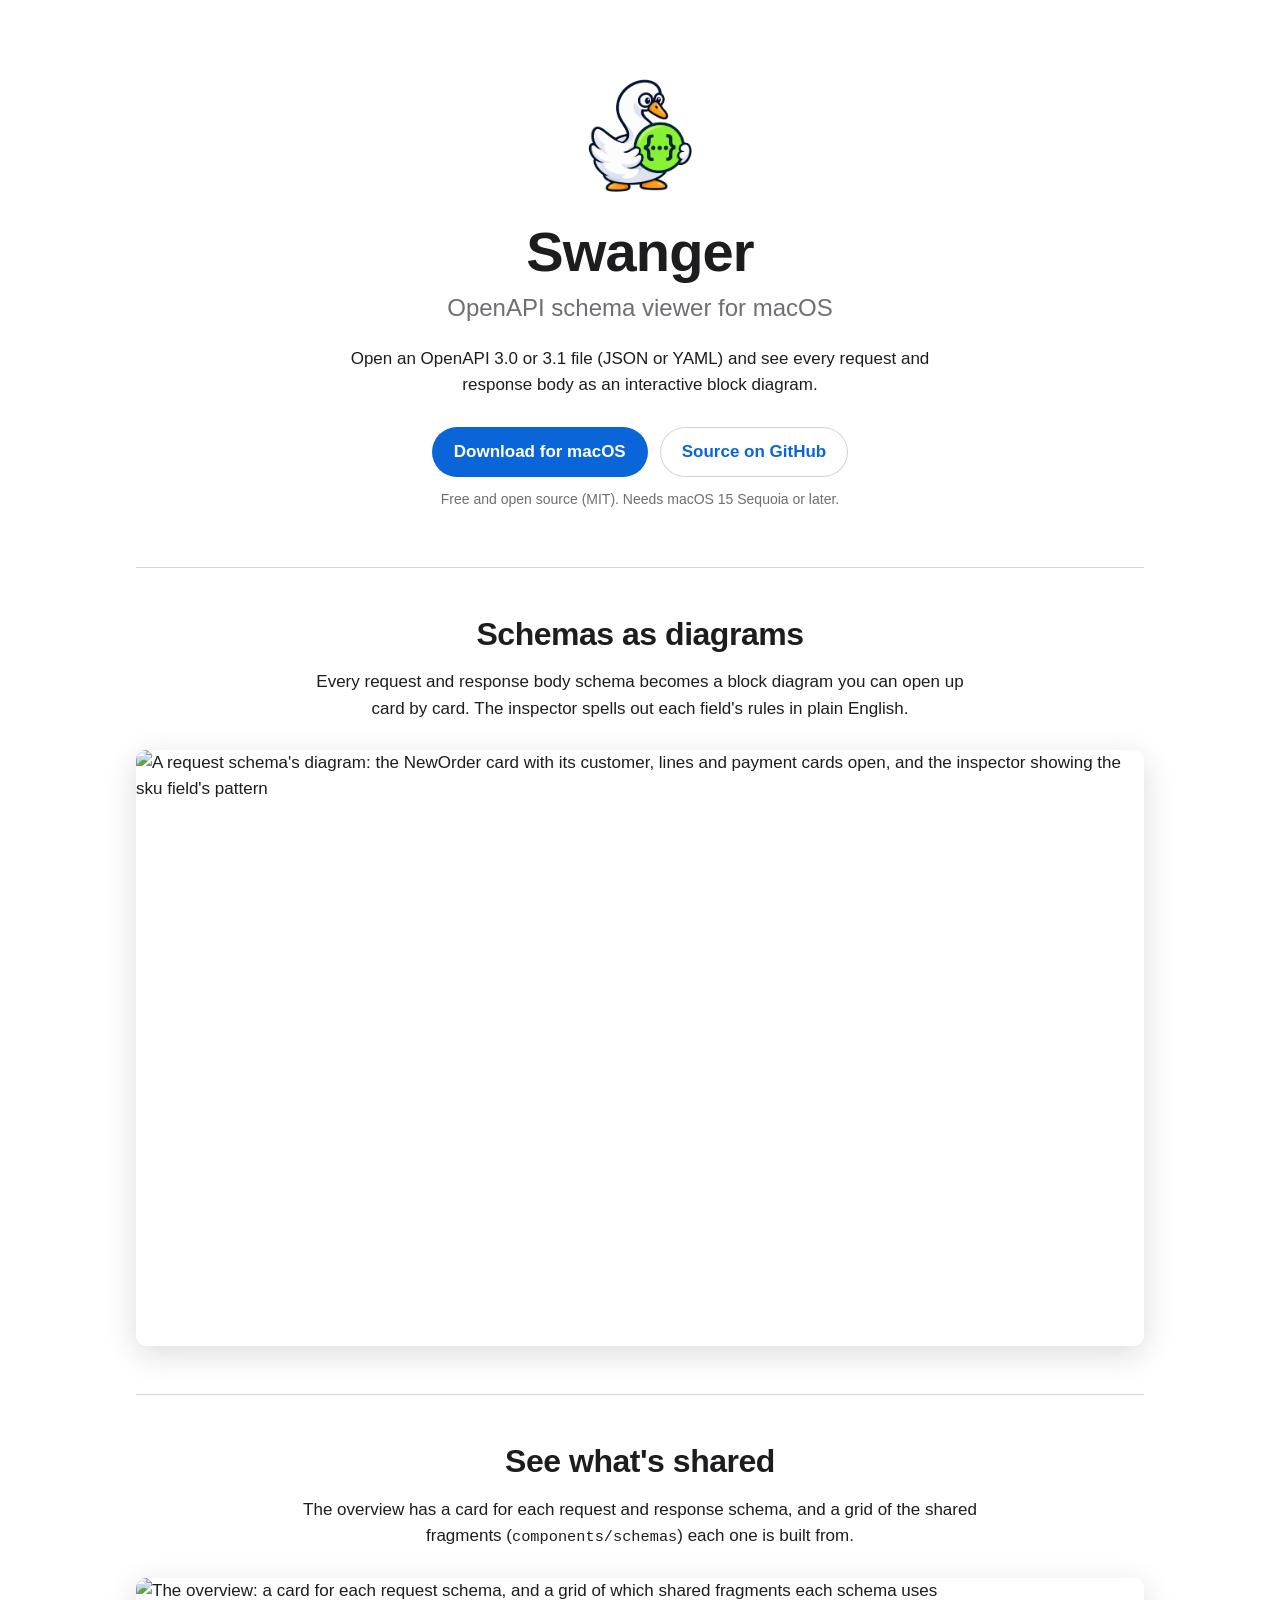
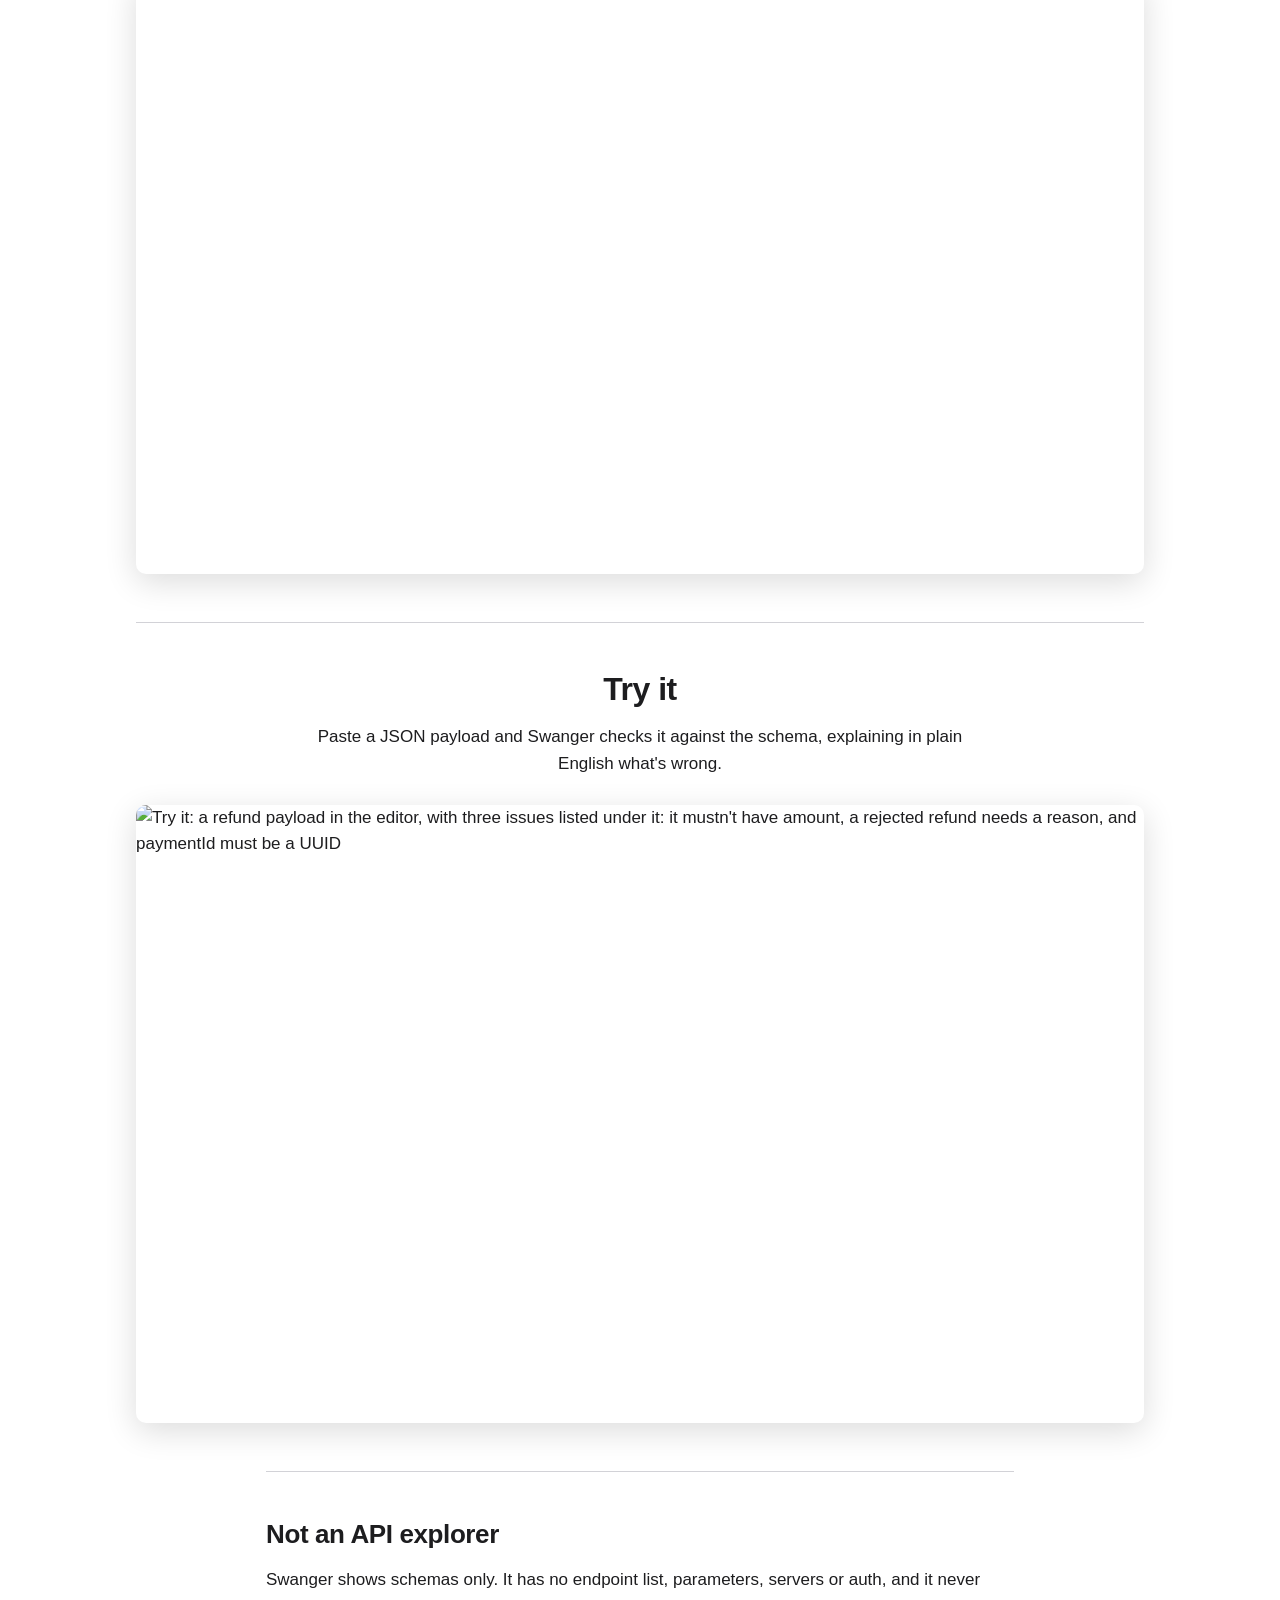
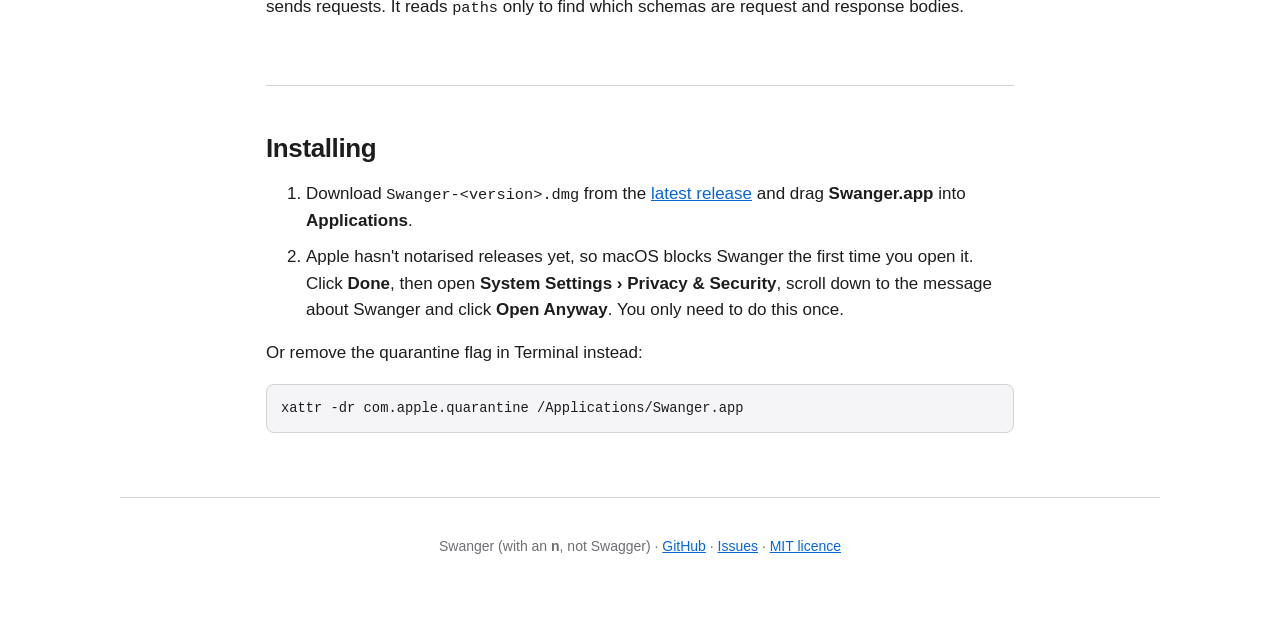
==== site/index.html @ ebf13465 "make a website" ====
<!doctype html>
<html lang="en">
<head>
  <meta charset="utf-8">
  <meta name="viewport" content="width=device-width, initial-scale=1">
  <title>Swanger: OpenAPI schema viewer for macOS</title>
  <meta name="description" content="Swanger is a native macOS app that opens an OpenAPI 3.0 or 3.1 file and shows its request and response schemas as interactive block diagrams. Free and open source.">
  <link rel="canonical" href="https://mrded.github.io/swanger-app/">
  <link rel="icon" type="image/png" href="icon.png">
  <link rel="apple-touch-icon" href="icon.png">
  <meta name="color-scheme" content="light dark">

  <meta property="og:type" content="website">
  <meta property="og:title" content="Swanger: OpenAPI schema viewer for macOS">
  <meta property="og:description" content="Open an OpenAPI file and see every request and response schema as an interactive block diagram.">
  <meta property="og:url" content="https://mrded.github.io/swanger-app/">
  <meta property="og:image" content="https://mrded.github.io/swanger-app/screenshots/diagram-light.png">
  <meta name="twitter:card" content="summary_large_image">

  <script type="application/ld+json">
  {
    "@context": "https://schema.org",
    "@type": "SoftwareApplication",
    "name": "Swanger",
    "alternateName": "Swanger OpenAPI schema viewer for macOS",
    "description": "OpenAPI schema viewer for macOS.",
    "applicationCategory": "DeveloperApplication",
    "operatingSystem": "macOS 15 or later",
    "offers": { "@type": "Offer", "price": "0", "priceCurrency": "USD" },
    "downloadUrl": "https://github.com/mrded/swanger-app/releases/latest",
    "url": "https://mrded.github.io/swanger-app/",
    "license": "https://opensource.org/licenses/MIT"
  }
  </script>

  <link rel="stylesheet" href="style.css">
</head>
<body>
  <header class="hero">
    <img class="app-icon" src="icon.png" alt="" width="128" height="128">
    <h1>Swanger</h1>
    <p class="tagline">OpenAPI schema viewer for macOS</p>
    <p class="lede">
      Open an OpenAPI 3.0 or 3.1 file (JSON or YAML) and see every request and response body
      as an interactive block diagram.
    </p>
    <p class="actions">
      <a class="button" href="https://github.com/mrded/swanger-app/releases/latest">Download for macOS</a>
      <a class="button secondary" href="https://github.com/mrded/swanger-app">Source on GitHub</a>
    </p>
    <p class="fine">Free and open source (MIT). Needs macOS 15 Sequoia or later.</p>
  </header>

  <main>
    <section class="feature">
      <div class="copy">
        <h2>Schemas as diagrams</h2>
        <p>
          Every request and response body schema becomes a block diagram you can open up card by card.
          The inspector spells out each field's rules in plain English.
        </p>
      </div>
      <picture>
        <source media="(prefers-color-scheme: dark)" srcset="screenshots/diagram-dark.png">
        <img src="screenshots/diagram-light.png" width="1712" height="1012" loading="lazy"
          alt="A request schema's diagram: the NewOrder card with its customer, lines and payment cards open, and the inspector showing the sku field's pattern">
      </picture>
    </section>

    <section class="feature">
      <div class="copy">
        <h2>See what's shared</h2>
        <p>
          The overview has a card for each request and response schema, and a grid of the shared
          fragments (<code>components/schemas</code>) each one is built from.
        </p>
      </div>
      <picture>
        <source media="(prefers-color-scheme: dark)" srcset="screenshots/overview-dark.png">
        <img src="screenshots/overview-light.png" width="1712" height="1012" loading="lazy"
          alt="The overview: a card for each request schema, and a grid of which shared fragments each schema uses">
      </picture>
    </section>

    <section class="feature">
      <div class="copy">
        <h2>Try it</h2>
        <p>
          Paste a JSON payload and Swanger checks it against the schema, explaining in plain English
          what's wrong.
        </p>
      </div>
      <picture>
        <source media="(prefers-color-scheme: dark)" srcset="screenshots/try-it-dark.png">
        <img src="screenshots/try-it-light.png" width="1800" height="1104" loading="lazy"
          alt="Try it: a refund payload in the editor, with three issues listed under it: it mustn't have amount, a rejected refund needs a reason, and paymentId must be a UUID">
      </picture>
    </section>

    <section class="note">
      <h2>Not an API explorer</h2>
      <p>
        Swanger shows schemas only. It has no endpoint list, parameters, servers or auth, and it never
        sends requests. It reads <code>paths</code> only to find which schemas are request and response bodies.
      </p>
    </section>

    <section class="install" id="install">
      <h2>Installing</h2>
      <ol>
        <li>
          Download <code>Swanger-&lt;version&gt;.dmg</code> from the
          <a href="https://github.com/mrded/swanger-app/releases/latest">latest release</a>
          and drag <strong>Swanger.app</strong> into <strong>Applications</strong>.
        </li>
        <li>
          Apple hasn't notarised releases yet, so macOS blocks Swanger the first time you open it.
          Click <strong>Done</strong>, then open <strong>System Settings › Privacy &amp; Security</strong>,
          scroll down to the message about Swanger and click <strong>Open Anyway</strong>. You only need to do this once.
        </li>
      </ol>
      <p>Or remove the quarantine flag in Terminal instead:</p>
      <pre><code>xattr -dr com.apple.quarantine /Applications/Swanger.app</code></pre>
    </section>
  </main>

  <footer>
    <p>
      Swanger (with an <strong>n</strong>, not Swagger) ·
      <a href="https://github.com/mrded/swanger-app">GitHub</a> ·
      <a href="https://github.com/mrded/swanger-app/issues">Issues</a> ·
      <a href="https://github.com/mrded/swanger-app/blob/main/LICENSE">MIT licence</a>
    </p>
  </footer>
</body>
</html>
---- site/style.css ----
:root {
  --bg: #ffffff;
  --surface: #f5f5f7;
  --text: #1d1d1f;
  --muted: #6e6e73;
  --accent: #0a66d8;
  --accent-text: #ffffff;
  --border: #d2d2d7;
}

@media (prefers-color-scheme: dark) {
  :root {
    --bg: #161617;
    --surface: #232325;
    --text: #f5f5f7;
    --muted: #a1a1a6;
    --accent: #3d8bfd;
    --accent-text: #ffffff;
    --border: #3a3a3c;
  }
}

* { box-sizing: border-box; }

body {
  margin: 0;
  background: var(--bg);
  color: var(--text);
  font: 17px/1.55 -apple-system, BlinkMacSystemFont, "SF Pro Text", "Helvetica Neue", Helvetica, Arial, sans-serif;
  -webkit-font-smoothing: antialiased;
}

a { color: var(--accent); }

code, pre {
  font-family: ui-monospace, "SF Mono", Menlo, monospace;
  font-size: 0.9em;
}

h1, h2 { line-height: 1.15; letter-spacing: -0.015em; }

.hero, main, footer {
  max-width: 1040px;
  margin: 0 auto;
  padding: 0 16px;
}

.hero {
  text-align: center;
  padding-top: 72px;
  padding-bottom: 56px;
}

.app-icon { width: 128px; height: 128px; }

.hero h1 { font-size: 56px; margin: 12px 0 0; }

.tagline { font-size: 24px; color: var(--muted); margin: 4px 0 20px; }

.lede { max-width: 36em; margin: 0 auto 28px; }

.actions { display: flex; flex-wrap: wrap; gap: 12px; justify-content: center; margin: 0 0 12px; }

.button {
  display: inline-block;
  padding: 12px 22px;
  border-radius: 999px;
  background: var(--accent);
  color: var(--accent-text);
  font-weight: 600;
  text-decoration: none;
}

.button.secondary {
  background: transparent;
  color: var(--accent);
  box-shadow: inset 0 0 0 1px var(--border);
}

.button:hover { filter: brightness(1.08); }

.fine { color: var(--muted); font-size: 14px; margin: 0; }

.feature { padding: 48px 0; border-top: 1px solid var(--border); }

.feature .copy { max-width: 40em; margin: 0 auto 28px; text-align: center; }

.feature h2 { font-size: 32px; margin: 0 0 8px; }

.feature img {
  display: block;
  width: 100%;
  height: auto;
  border-radius: 10px;
  box-shadow: 0 8px 32px rgb(0 0 0 / 0.14);
}

.note, .install {
  max-width: 44em;
  margin: 0 auto;
  padding: 48px 0;
  border-top: 1px solid var(--border);
}

.note h2, .install h2 { font-size: 26px; margin: 0 0 12px; }

.install li { margin-bottom: 10px; }

pre {
  background: var(--surface);
  border: 1px solid var(--border);
  border-radius: 8px;
  padding: 12px 14px;
  overflow-x: auto;
}

footer {
  border-top: 1px solid var(--border);
  padding-top: 24px;
  padding-bottom: 48px;
  color: var(--muted);
  font-size: 14px;
  text-align: center;
}

@media (max-width: 600px) {
  .hero { padding-top: 48px; }
  .hero h1 { font-size: 44px; }
  .tagline { font-size: 20px; }
  .feature h2 { font-size: 26px; }
}
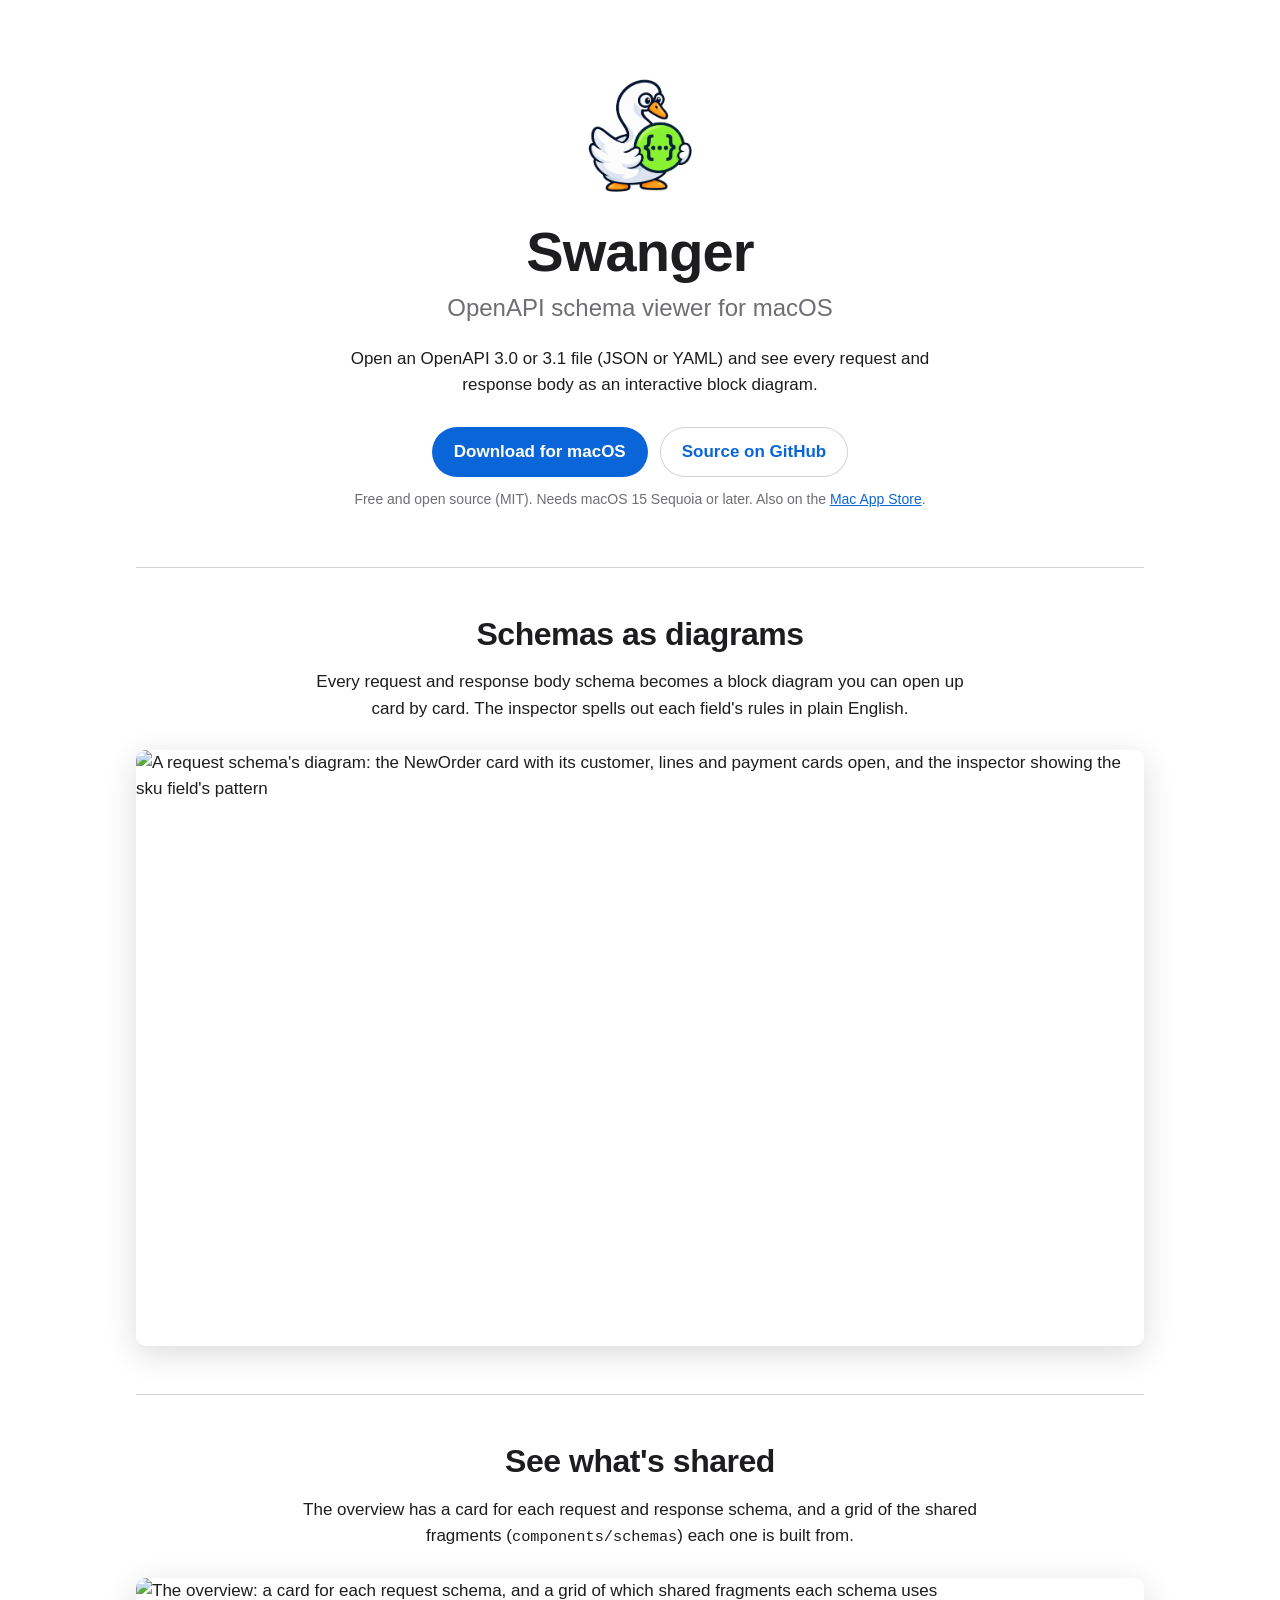
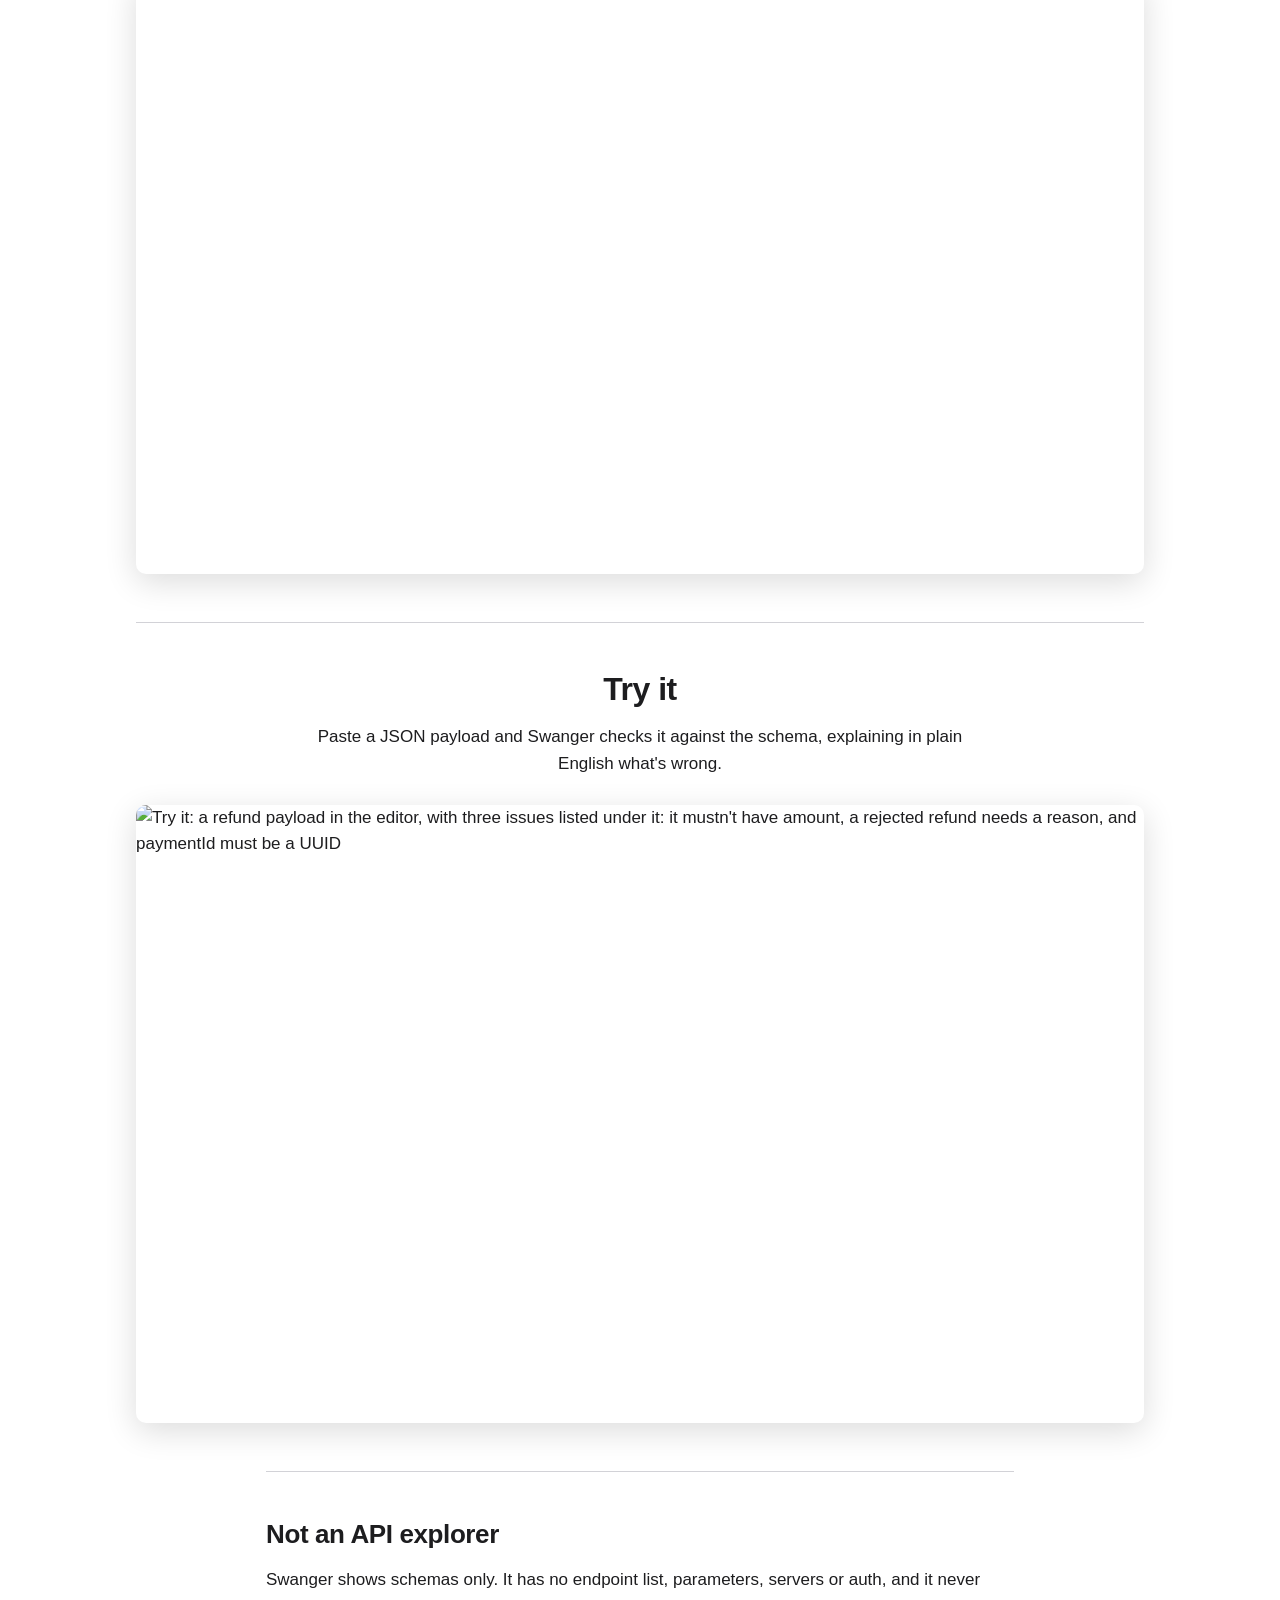
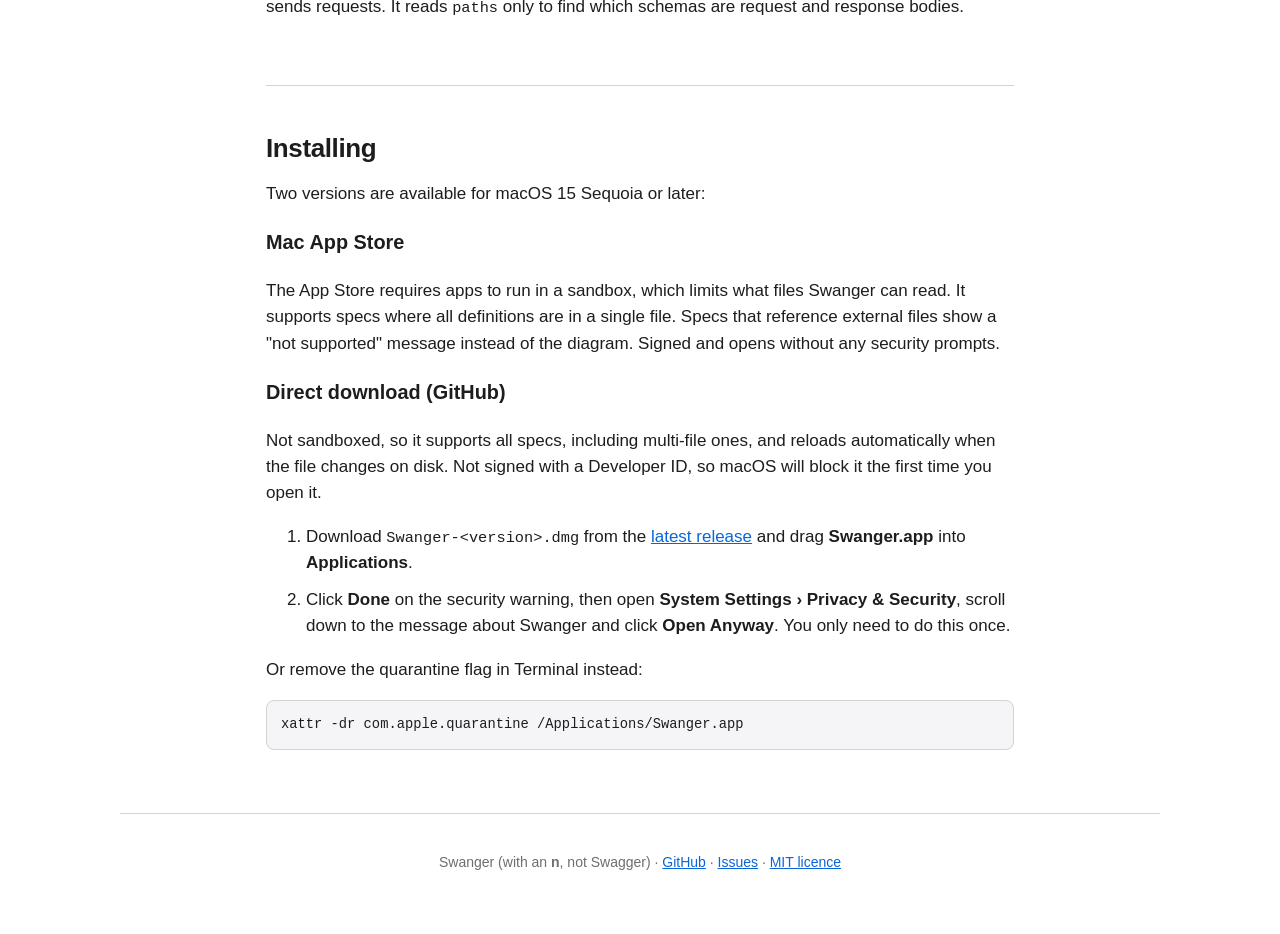
==== commit 41ed95b1: "document App Store release process" ====
--- a/site/index.html
+++ b/site/index.html
@@ -48,7 +48,7 @@
       <a class="button" href="https://github.com/mrded/swanger-app/releases/latest">Download for macOS</a>
       <a class="button secondary" href="https://github.com/mrded/swanger-app">Source on GitHub</a>
     </p>
-    <p class="fine">Free and open source (MIT). Needs macOS 15 Sequoia or later.</p>
+    <p class="fine">Free and open source (MIT). Needs macOS 15 Sequoia or later. Also on the <a href="#install">Mac App Store</a>.</p>
   </header>
 
   <main>
@@ -107,6 +107,20 @@
 
     <section class="install" id="install">
       <h2>Installing</h2>
+      <p>Two versions are available for macOS 15 Sequoia or later:</p>
+      <h3>Mac App Store</h3>
+      <p>
+        The App Store requires apps to run in a sandbox, which limits what files Swanger can read.
+        It supports specs where all definitions are in a single file. Specs that reference external
+        files show a "not supported" message instead of the diagram. Signed and opens without any
+        security prompts.
+      </p>
+      <h3>Direct download (GitHub)</h3>
+      <p>
+        Not sandboxed, so it supports all specs, including multi-file ones, and reloads automatically
+        when the file changes on disk. Not signed with a Developer ID, so macOS will block it the
+        first time you open it.
+      </p>
       <ol>
         <li>
           Download <code>Swanger-&lt;version&gt;.dmg</code> from the
@@ -114,9 +128,9 @@
           and drag <strong>Swanger.app</strong> into <strong>Applications</strong>.
         </li>
         <li>
-          Apple hasn't notarised releases yet, so macOS blocks Swanger the first time you open it.
-          Click <strong>Done</strong>, then open <strong>System Settings › Privacy &amp; Security</strong>,
-          scroll down to the message about Swanger and click <strong>Open Anyway</strong>. You only need to do this once.
+          Click <strong>Done</strong> on the security warning, then open
+          <strong>System Settings › Privacy &amp; Security</strong>, scroll down to the message about
+          Swanger and click <strong>Open Anyway</strong>. You only need to do this once.
         </li>
       </ol>
       <p>Or remove the quarantine flag in Terminal instead:</p>
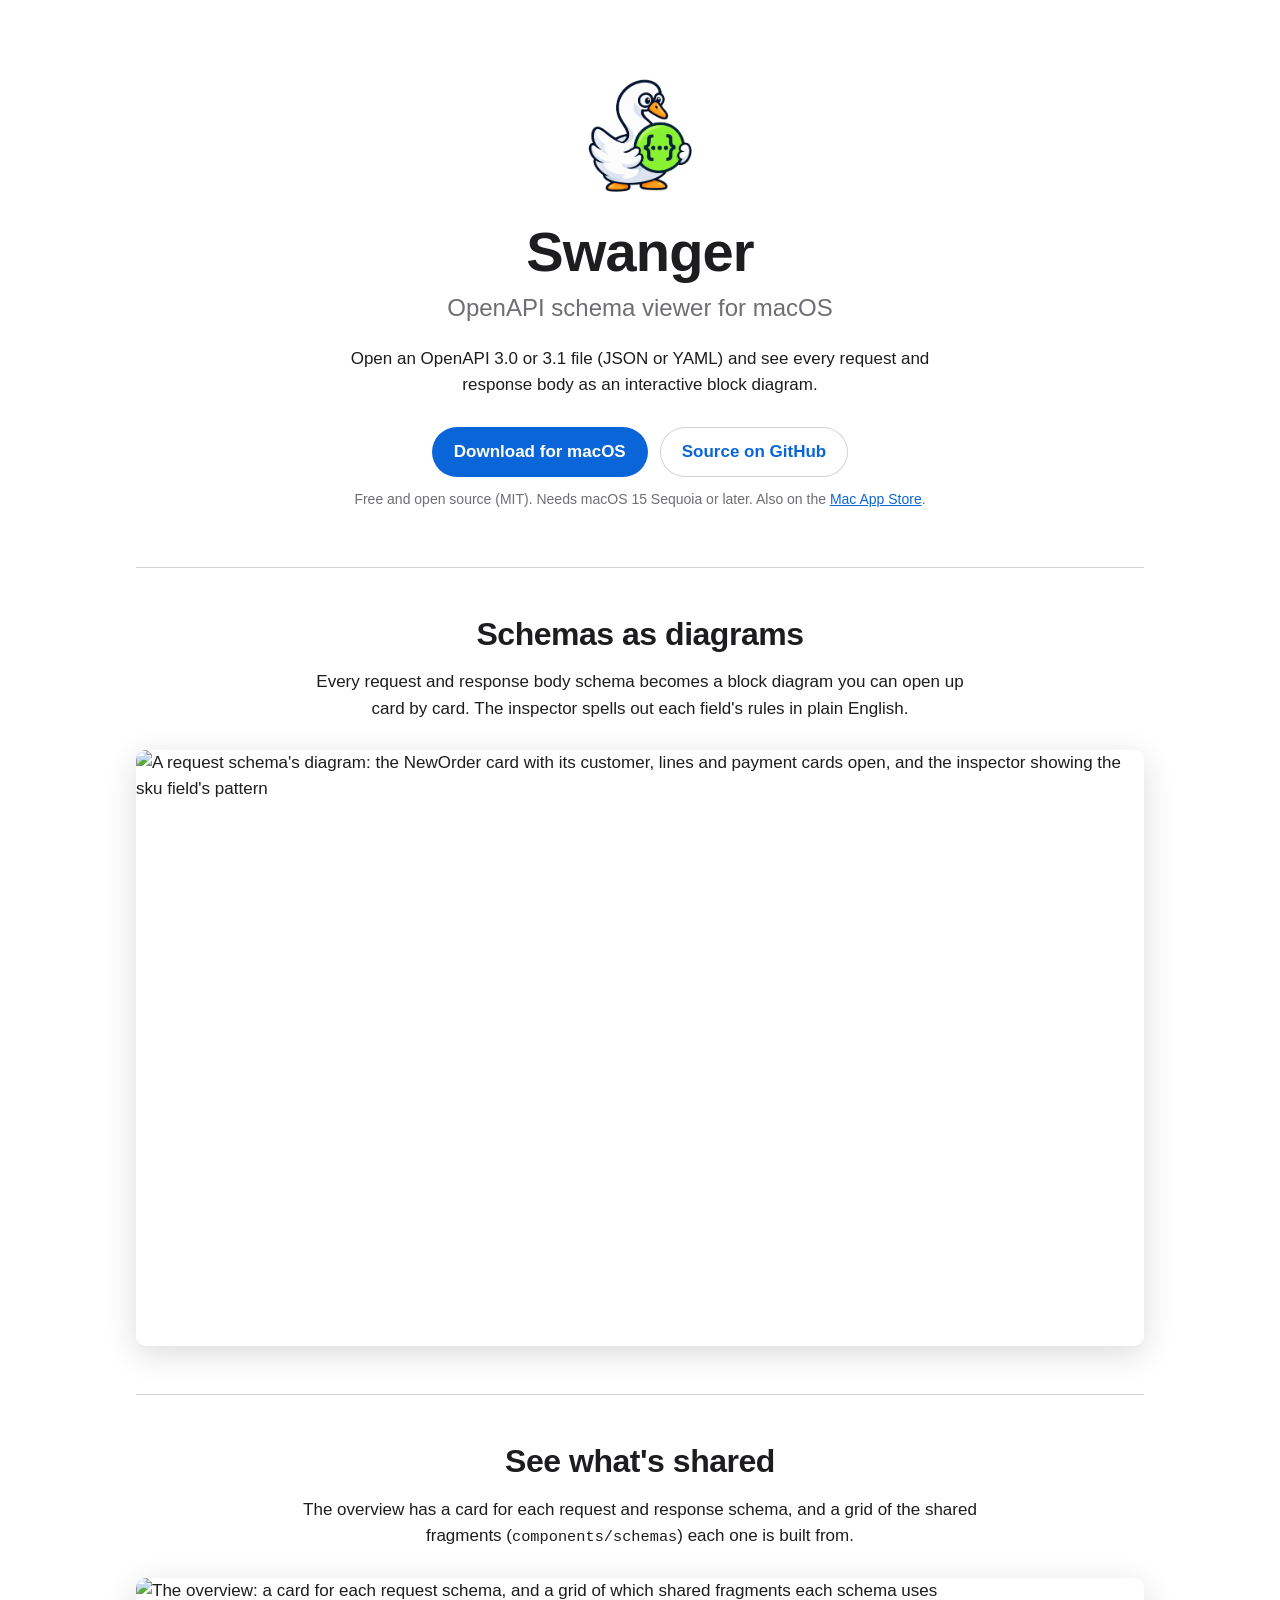
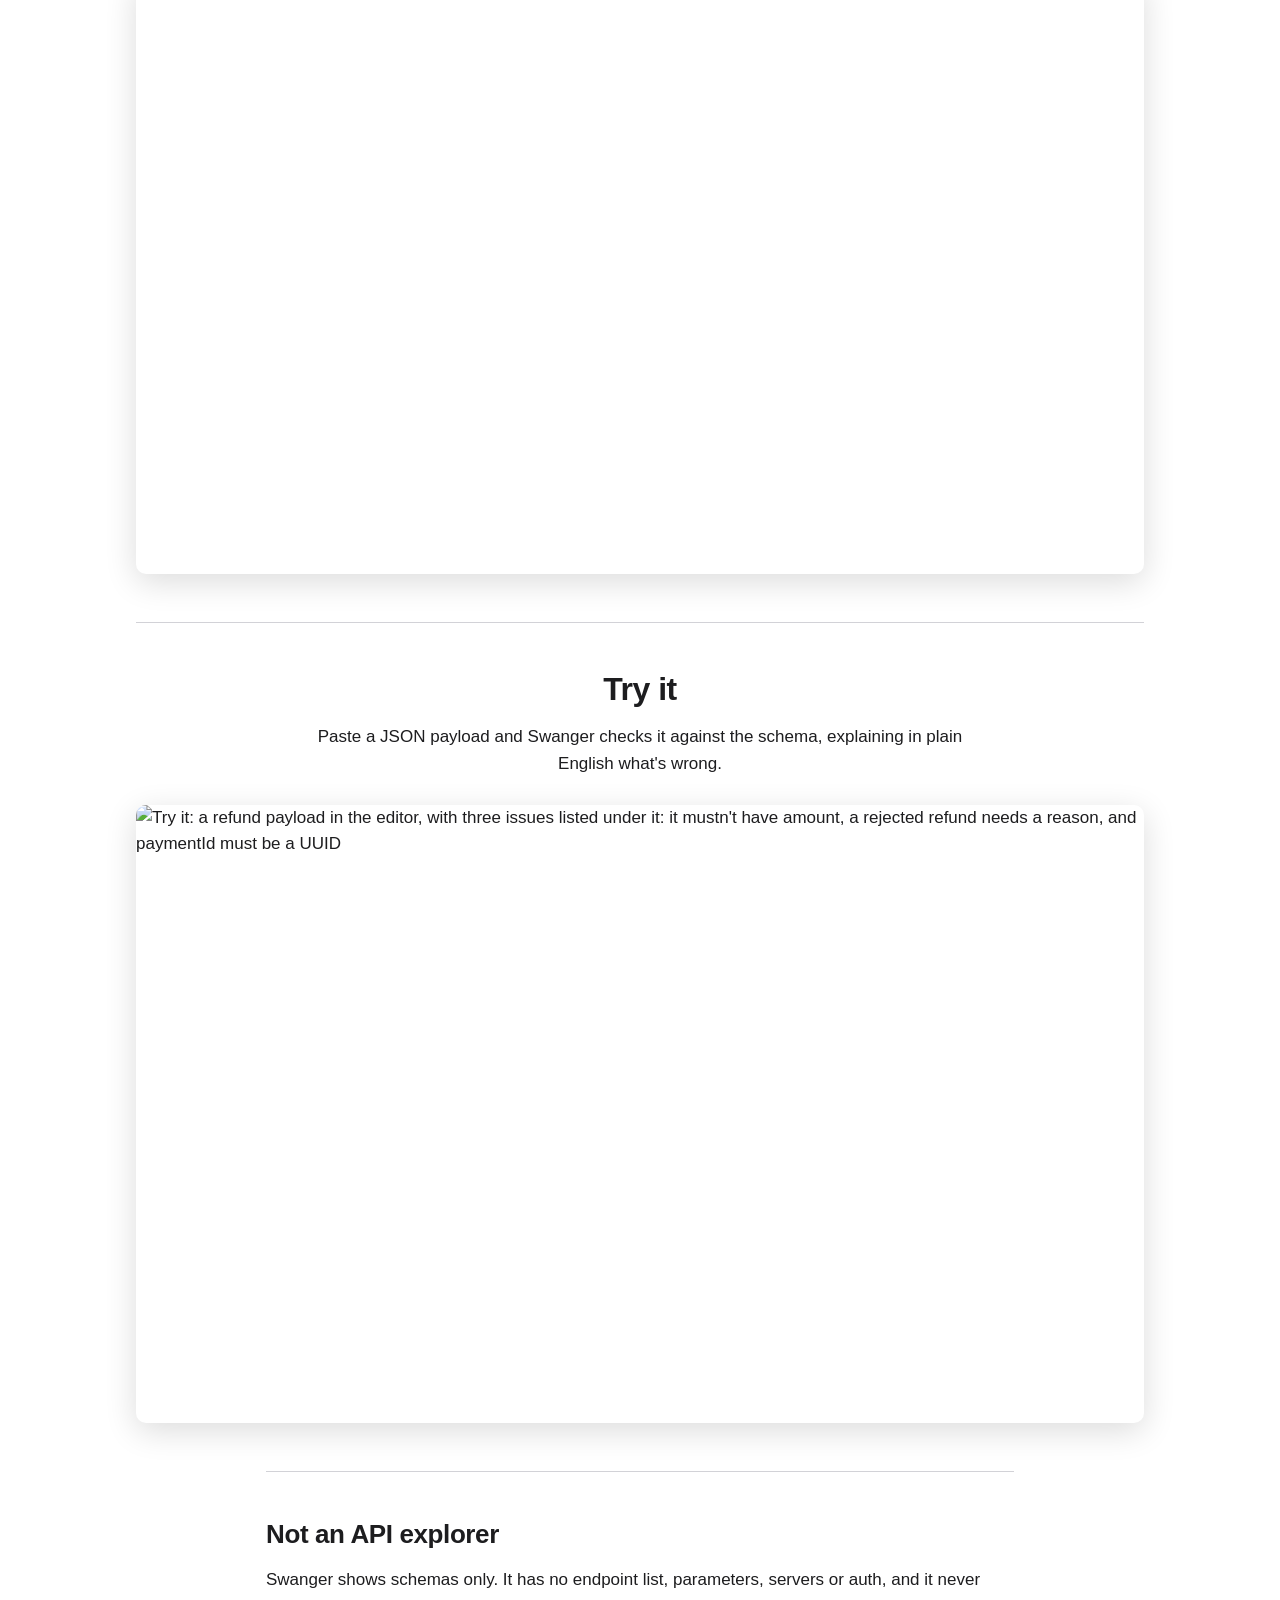
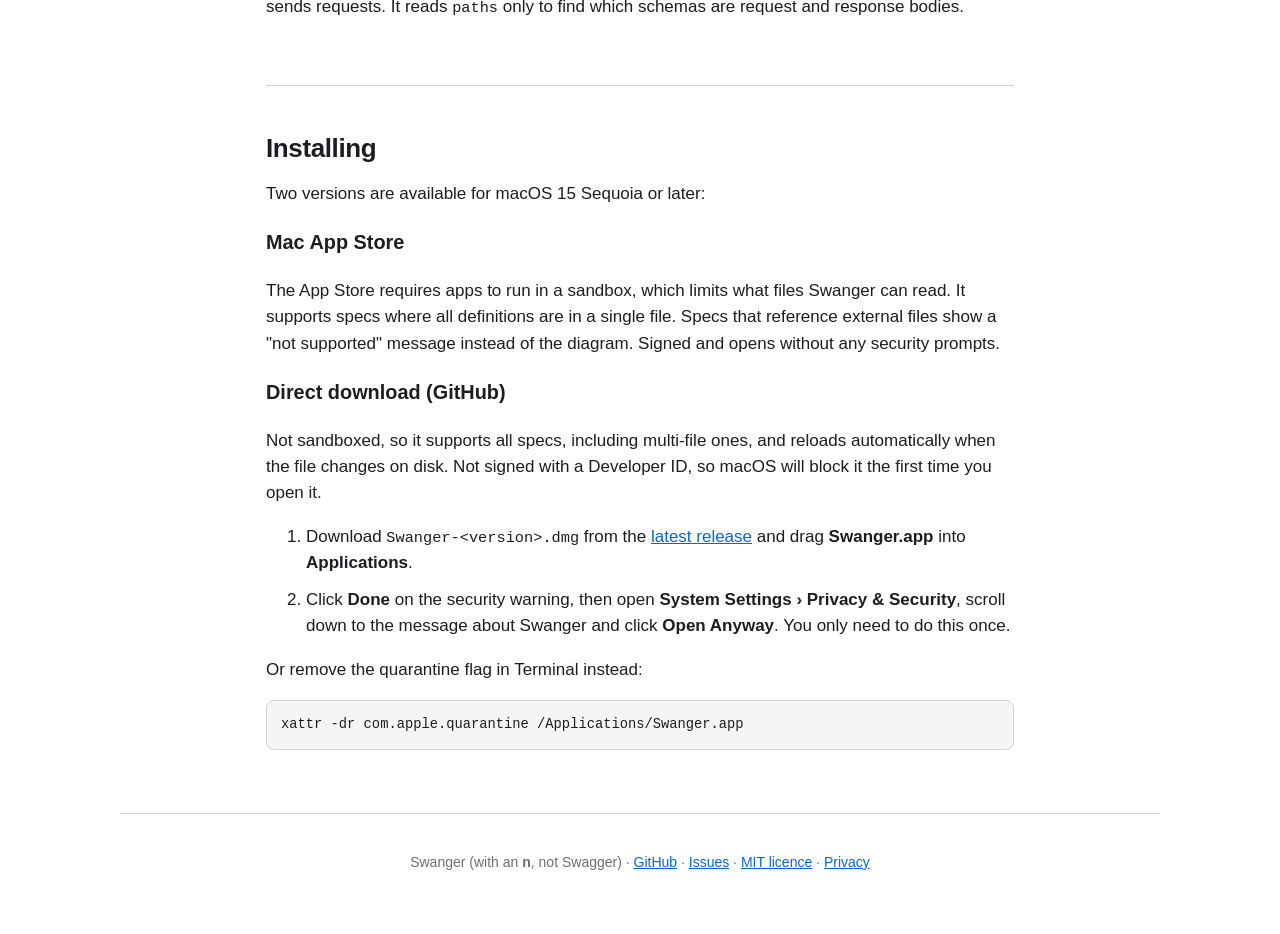
==== commit 8cc99fc1: "policy page" ====
--- a/site/index.html
+++ b/site/index.html
@@ -143,7 +143,8 @@
       Swanger (with an <strong>n</strong>, not Swagger) ·
       <a href="https://github.com/mrded/swanger-app">GitHub</a> ·
       <a href="https://github.com/mrded/swanger-app/issues">Issues</a> ·
-      <a href="https://github.com/mrded/swanger-app/blob/main/LICENSE">MIT licence</a>
+      <a href="https://github.com/mrded/swanger-app/blob/main/LICENSE">MIT licence</a> ·
+      <a href="privacy">Privacy</a>
     </p>
   </footer>
 </body>
